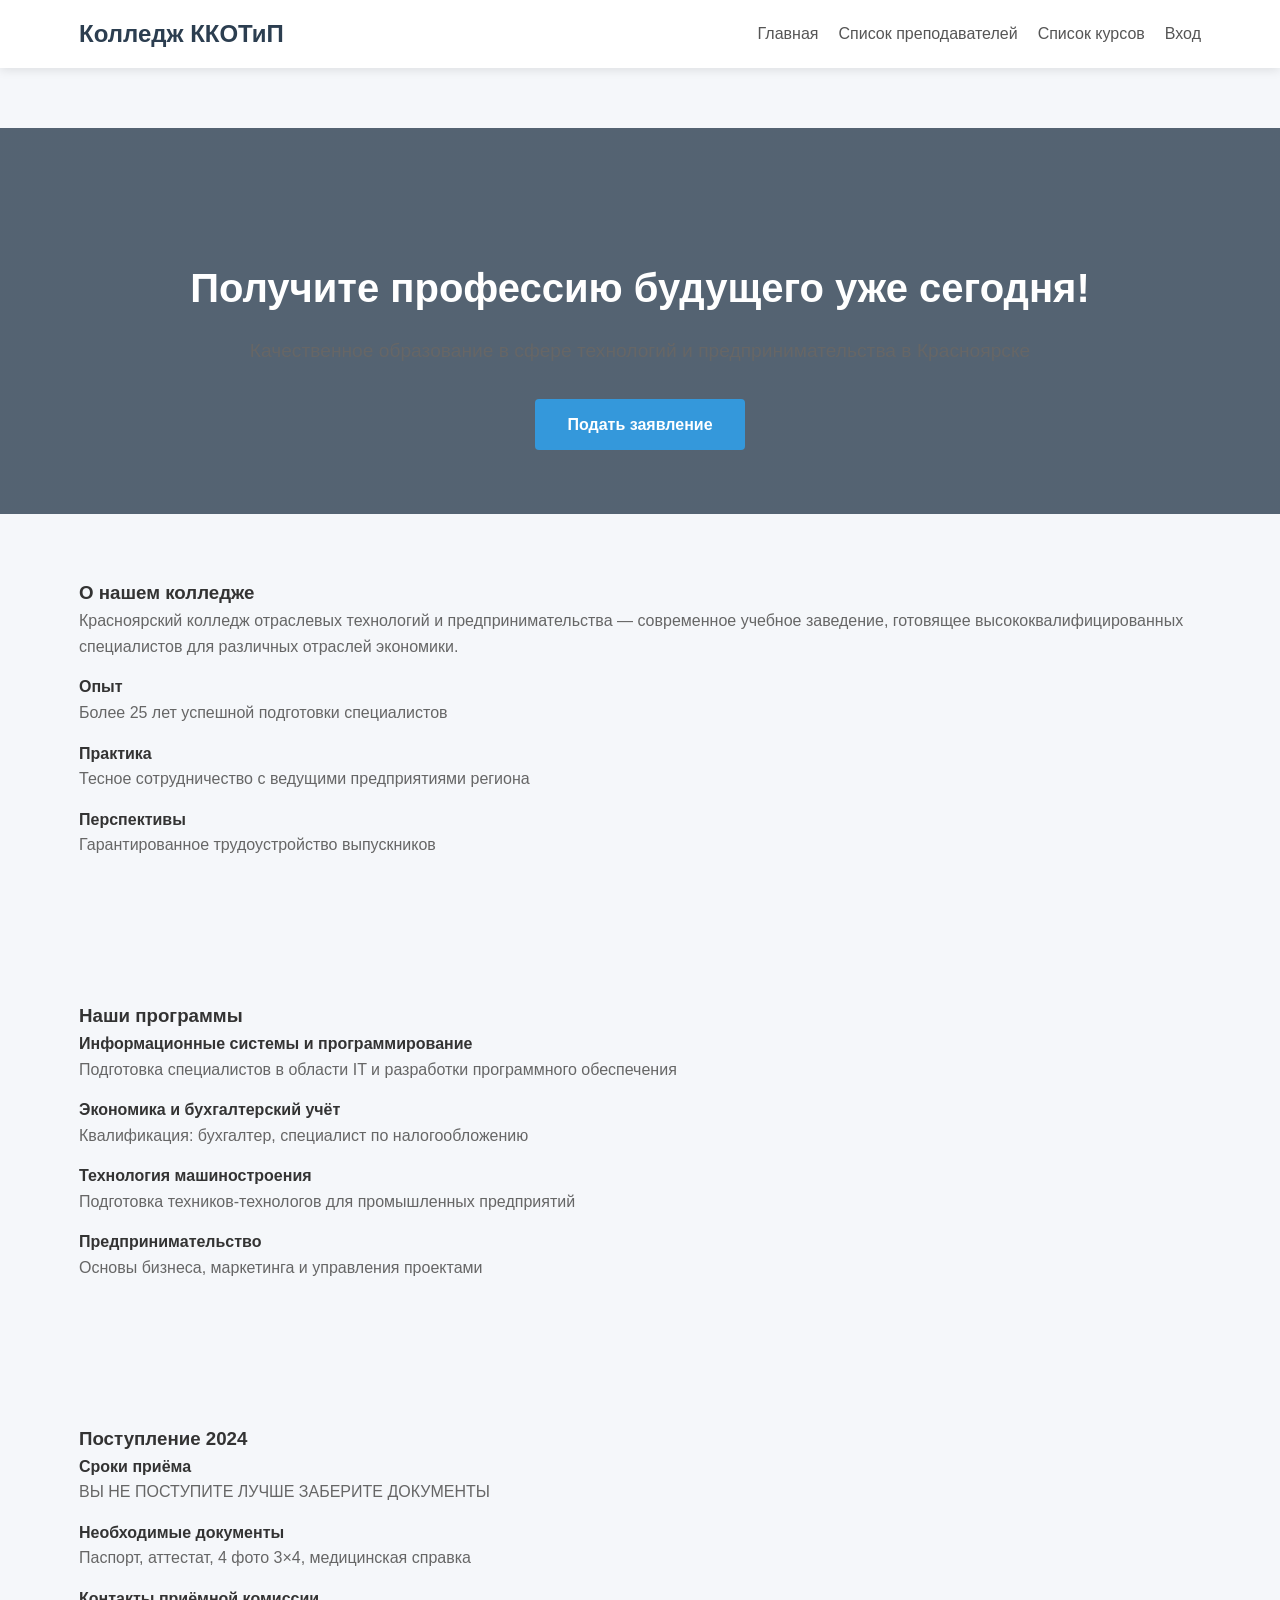
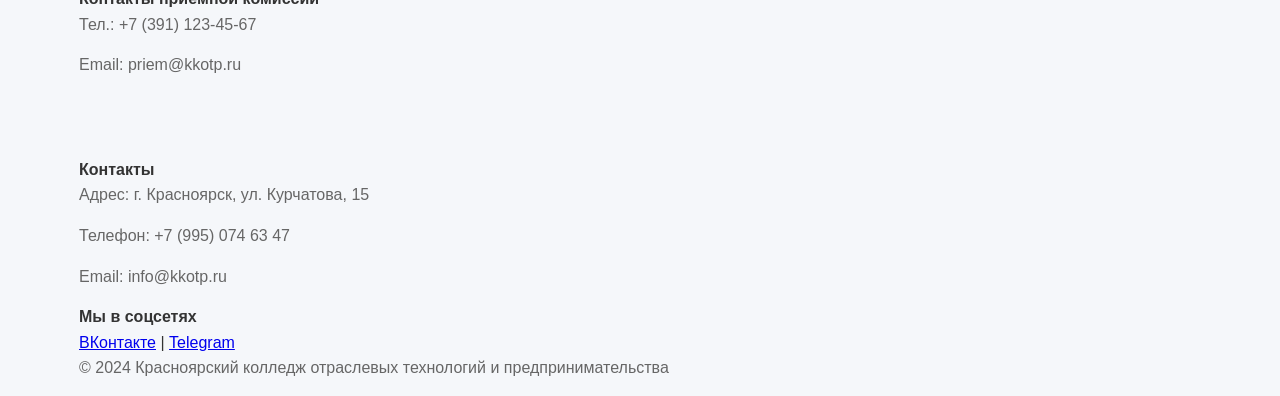
==== project/index.html @ 3155bce9 "Add files via upload" ====
<!DOCTYPE html>
<html lang="ru">
<head>
    <meta charset="UTF-8">
    <meta name="viewport" content="width=device-width, initial-scale=1.0">
    <title>Колледж ККОТиП — Красноярск</title>
    <link rel="stylesheet" href="css/style.css">
</head>
<body>
    <header>
        <div class="container">
            <nav class="navbar">
                <div class="logo">Колледж ККОТиП</div>
                <div class="nav-links">
                    <a href="index.html">Главная</a>
                    <a href="teachers.html">Список преподавателей</a>
                    <a href="kursi.html">Список курсов</a>
                    <a href="login.html">Вход</a>
                </div>
            </nav>
        </div>
    </header>

<section class="hero">
        <div class="container">
            <h2>Получите профессию будущего уже сегодня!</h2>
            <p>Качественное образование в сфере технологий и предпринимательства в Красноярске</p>
            <a href="#admissions" class="btn">Подать заявление</a>
        </div>
    </section>

    <!-- О колледже -->
    <section id="about" class="about">
        <div class="container">
            <h3>О нашем колледже</h3>
            <p>Красноярский колледж отраслевых технологий и предпринимательства — современное учебное заведение, готовящее высококвалифицированных специалистов для различных отраслей экономики.</p>
            <div class="features">
                <div class="feature">
                    <h4>Опыт</h4>
                    <p>Более 25 лет успешной подготовки специалистов</p>
                </div>
                <div class="feature">
                    <h4>Практика</h4>
                    <p>Тесное сотрудничество с ведущими предприятиями региона</p>
                </div>
                <div class="feature">
                    <h4>Перспективы</h4>
                    <p>Гарантированное трудоустройство выпускников</p>
                </div>
            </div>
        </div>
    </section>

    <!-- Программы обучения -->
    <section id="programs" class="programs">
        <div class="container">
            <h3>Наши программы</h3>
            <div class="program-list">
                <div class="program">
                    <h4>Информационные системы и программирование</h4>
                    <p>Подготовка специалистов в области IT и разработки программного обеспечения</p>
                </div>
                <div class="program">
                    <h4>Экономика и бухгалтерский учёт</h4>
                    <p>Квалификация: бухгалтер, специалист по налогообложению</p>
                </div>
                <div class="program">
                    <h4>Технология машиностроения</h4>
                    <p>Подготовка техников-технологов для промышленных предприятий</p>
                </div>
                <div class="program">
                    <h4>Предпринимательство</h4>
                    <p>Основы бизнеса, маркетинга и управления проектами</p>
                </div>
            </div>
        </div>
    </section>

    <!-- Поступление -->
    <section id="admissions" class="admissions">
        <div class="container">
            <h3>Поступление 2024</h3>
            <div class="admission-info">
                <div class="info-item">
                    <h4>Сроки приёма</h4>
                    <p>ВЫ НЕ ПОСТУПИТЕ ЛУЧШЕ ЗАБЕРИТЕ ДОКУМЕНТЫ</p>
                </div>
                <div class="info-item">
                    <h4>Необходимые документы</h4>
                    <p>Паспорт, аттестат, 4 фото 3×4, медицинская справка</p>
                </div>
                <div class="info-item">
                    <h4>Контакты приёмной комиссии</h4>
                    <p>Тел.: +7 (391) 123-45-67</p>
                    <p>Email: priem@kkotp.ru</p>
                </div>
            </div>
        </div>
    </section>

    <!-- Подвал сайта -->
    <footer id="contacts" class="footer">
        <div class="container">
            <div class="footer-content">
                <div class="contact-info">
                    <h4>Контакты</h4>
                    <p>Адрес: г. Красноярск, ул. Курчатова, 15</p>
                    <p>Телефон: +7 (995) 074 63 47</p>
                    <p>Email: info@kkotp.ru</p>
                </div>
                <div class="social">
                    <h4>Мы в соцсетях</h4>
                    <a href="#">ВКонтакте</a> | <a href="#">Telegram</a>
                </div>
            </div>
            <div class="copyright">
                <p>&copy; 2024 Красноярский колледж отраслевых технологий и предпринимательства</p>
            </div>
        </div>
    </footer>
</body>
</html>
</body>
</html>
---- project/css/style.css ----
* {
    margin: 0;
    padding: 0;
    box-sizing: border-box;
}

body {
    font-family: 'Arial', sans-serif;
    line-height: 1.6;
    color: #333;
}

.container {
    width: 90%;
    max-width: 1200px;
    margin: 0 auto;
    padding: 0 15px;
}

/* Шапка */
.header {
    background: #2c3e50;
    color: white;
    padding: 1rem 0;
    position: fixed;
    width: 100%;
    top: 0;
    z-index: 1000;
}

.header .container {
    display: flex;
    justify-content: space-between;
    align-items: center;
}

.logo h1 {
    font-size: 1.8rem;
    margin-bottom: 0.2rem;
}

.logo p {
    font-size: 0.9rem;
    opacity: 0.8;
}

.nav ul {
    list-style: none;
    display: flex;
}

.nav li {
    margin-left: 2rem;
}

.nav a {
    color: white;
    text-decoration: none;
    font-weight: 500;
    transition: color 0.3s;
}

.nav a:hover {
    color: #3498db;
}

/* Главный баннер */
.hero {
    background: linear-gradient(rgba(44, 62, 80, 0.8), rgba(44, 62, 80, 0.8)),
                url('https://via.placeholder.com/1920x600') no-repeat center center/cover;
    color: white;
    text-align: center;
    padding: 8rem 0 4rem;
    margin-top: 60px;
}

.hero h2 {
    font-size: 2.5rem;
    margin-bottom: 1rem;
}

.hero p {
    font-size: 1.2rem;
    margin-bottom: 2rem;
}

.btn {
    display: inline-block;
    background: #3498db;
    color: white;
    padding: 0.8rem 2rem;
    text-decoration: none;
    border-radius: 4px;
    font-weight: bold;
    transition: background 0.3s;
}

.btn:hover {
    background: #2980b9;
}

/* Разделы */
section {
    padding: 4rem 0;
}

section h
* {
    margin: 0;
    padding: 0;
    box-sizing: border-box;
    font-family: 'Segoe UI', Tahoma, Geneva, Verdana, sans-serif;
}

body {
    background-color: #f5f7fa;
    color: #333;
    line-height: 1.6;
}

.container {
    width: 90%;
    max-width: 1200px;
    margin: 0 auto;
    padding: 0 15px;
}

/* Шапка */
header {
    background-color: #fff;
    box-shadow: 0 2px 10px rgba(0, 0, 0, 0.1);
    position: sticky;
    top: 0;
    z-index: 100;
}

.navbar {
    display: flex;
    justify-content: space-between;
    align-items: center;
    padding: 15px 0;
}

.logo {
    font-size: 1.5rem;
    font-weight: 700;
    color: #2c3e50;
}

.nav-links {
    display: flex;
    gap: 20px;
}

.nav-links a {
    color: #555;
    text-decoration: none;
    font-weight: 500;
    transition: color 0.3s;
}

.nav-links a:hover {
    color: #3498db;
}

/* Основной контент */
main {
    padding: 40px 0;
}

h1 {
    font-size: 2.5rem;
    margin-bottom: 20px;
    color: #2c3e50;
}

p {
    margin-bottom: 15px;
    color: #666;
}

/* Формы */
.form-group {
    margin-bottom: 20px;
}

label {
    display: block;
    margin-bottom: 5px;
    font-weight: 600;
    color: #444;
}

input[type="text"],
input[type="email"],
input[type="password"] {
    width: 100%;
    padding: 12px;
    border: 1px solid #ddd;
    border-radius: 8px;
    font-size: 1rem;
    transition: border-color 0.3s;
}

input:focus {
    outline: none;
    border-color: #3498db;
}

button {
    background-color: #3498db;
    color: white;
    padding: 12px 24px;
    border: none;
    border-radius: 8px;
    cursor: pointer;
    font-size: 1rem;
    font-weight: 600;
    transition: background-color 0.3s;
}

button:hover {
    background-color: #2980b9;
}

/* Адаптивность */
@media (max-width: 768px) {
    .navbar {
        flex-direction: column;
        text-align: center;
    }
    
    .nav-links {
        margin-top: 15px;
    }
}

.teachers {
    display: grid;
    grid-template-columns: repeat(auto-fit, minmax(300px, 1fr));
    gap: 20px;
    margin-top: 30px;
}

.teacher-card {
    background-color: #fff;
    border-radius: 12px;
    padding: 20px;
    box-shadow: 0 4px 15px rgba(0, 0, 0, 0.1);
    transition: transform 0.3s;
}

.teacher-card:hover {
    transform: translateY(-5px);
}

.teacher-card h3 {
    margin: 0 0 10px 0;
}

.teacher-card a {
    color: #3498db;
    text-decoration: none;
}

.teacher-card a:hover {
    text-decoration: underline;
}
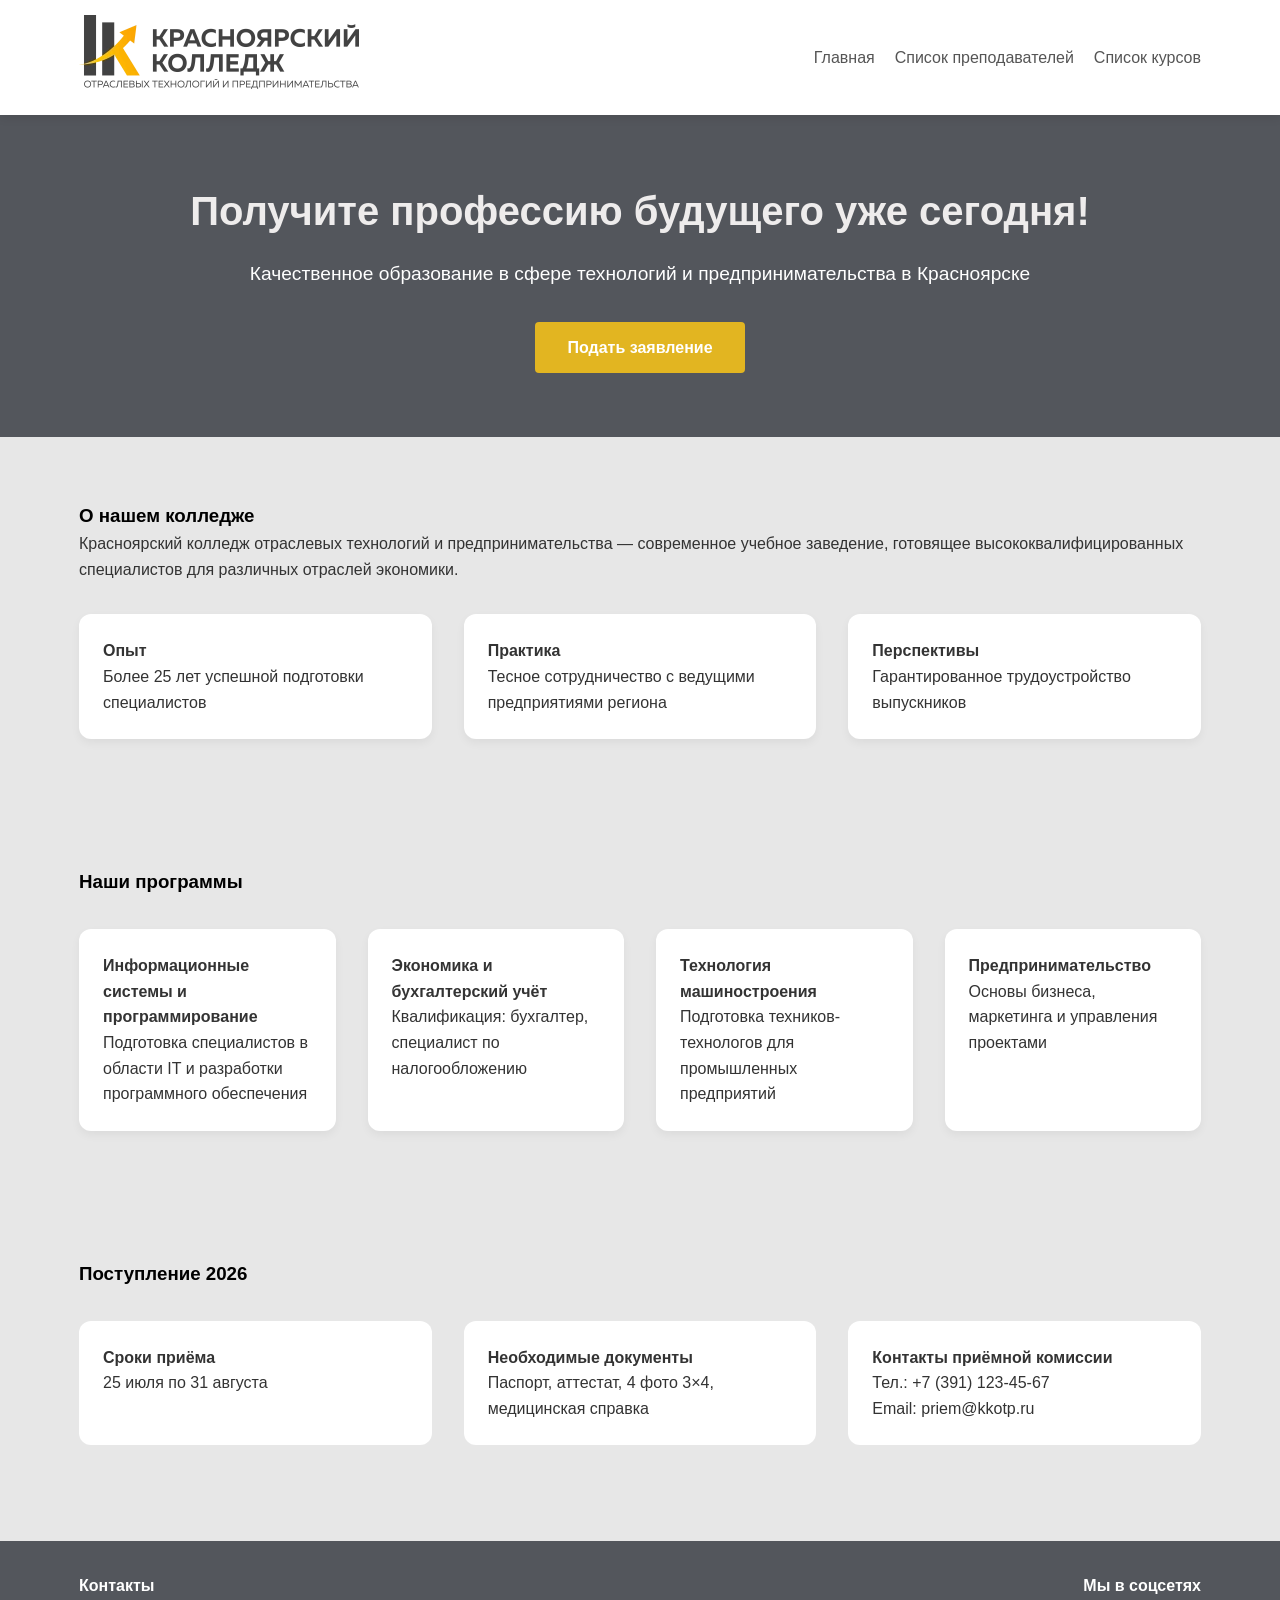
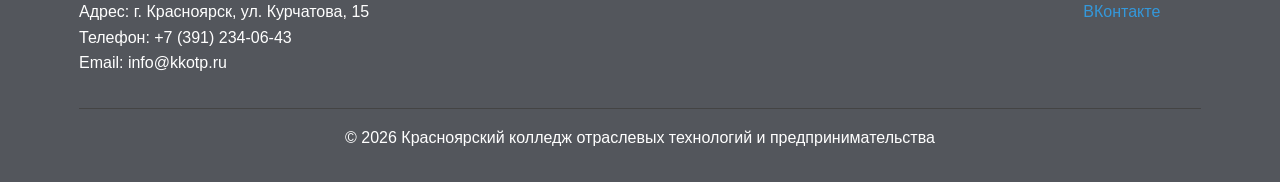
==== commit bd04ded1: "Add files via upload" ====
--- a/project/index.html
+++ b/project/index.html
@@ -10,12 +10,11 @@
     <header>
         <div class="container">
             <nav class="navbar">
-                <div class="logo">Колледж ККОТиП</div>
+                <div class="logo"><img src="105196.upto100x100.jpg" alt=""></div>
                 <div class="nav-links">
                     <a href="index.html">Главная</a>
                     <a href="teachers.html">Список преподавателей</a>
                     <a href="kursi.html">Список курсов</a>
-                    <a href="login.html">Вход</a>
                 </div>
             </nav>
         </div>
@@ -25,7 +24,7 @@
         <div class="container">
             <h2>Получите профессию будущего уже сегодня!</h2>
             <p>Качественное образование в сфере технологий и предпринимательства в Красноярске</p>
-            <a href="#admissions" class="btn">Подать заявление</a>
+            <a href="https://forms.gle/qwAy3K6vNuSjHJoZ8" class="btn">Подать заявление</a>
         </div>
     </section>
 
@@ -79,11 +78,11 @@
     <!-- Поступление -->
     <section id="admissions" class="admissions">
         <div class="container">
-            <h3>Поступление 2024</h3>
+            <h3>Поступление 2026</h3>
             <div class="admission-info">
                 <div class="info-item">
                     <h4>Сроки приёма</h4>
-                    <p>ВЫ НЕ ПОСТУПИТЕ ЛУЧШЕ ЗАБЕРИТЕ ДОКУМЕНТЫ</p>
+                    <p> 25 июля по 31 августа</p>
                 </div>
                 <div class="info-item">
                     <h4>Необходимые документы</h4>
@@ -105,16 +104,16 @@
                 <div class="contact-info">
                     <h4>Контакты</h4>
                     <p>Адрес: г. Красноярск, ул. Курчатова, 15</p>
-                    <p>Телефон: +7 (995) 074 63 47</p>
+                    <p>Телефон: +7 (391) 234-06-43</p>
                     <p>Email: info@kkotp.ru</p>
                 </div>
                 <div class="social">
                     <h4>Мы в соцсетях</h4>
-                    <a href="#">ВКонтакте</a> | <a href="#">Telegram</a>
+                    <a href="https://vk.com/dobro_kkotip">ВКонтакте</a>
                 </div>
             </div>
             <div class="copyright">
-                <p>&copy; 2024 Красноярский колледж отраслевых технологий и предпринимательства</p>
+                <p>&copy; 2026 Красноярский колледж отраслевых технологий и предпринимательства</p>
             </div>
         </div>
     </footer>
--- a/project/css/style.css
+++ b/project/css/style.css
@@ -5,9 +5,10 @@
 }
 
 body {
-    font-family: 'Arial', sans-serif;
+    font-family: 'Segoe UI', Tahoma, Geneva, Verdana, sans-serif;
     line-height: 1.6;
     color: #333;
+    background-color: #e7e7e7;
 }
 
 .container {
@@ -17,61 +18,49 @@
     padding: 0 15px;
 }
 
-/* Шапка */
-.header {
-    background: #2c3e50;
-    color: white;
-    padding: 1rem 0;
-    position: fixed;
-    width: 100%;
+header {
+    background-color: #fff;
+    box-shadow: 0 2px 10px rgba(0, 0, 0, 0.1);
+    position: sticky;
     top: 0;
-    z-index: 1000;
-}
-
-.header .container {
+    z-index: 100;
+}
+
+.navbar {
     display: flex;
     justify-content: space-between;
     align-items: center;
-}
-
-.logo h1 {
-    font-size: 1.8rem;
-    margin-bottom: 0.2rem;
-}
-
-.logo p {
-    font-size: 0.9rem;
-    opacity: 0.8;
-}
-
-.nav ul {
-    list-style: none;
-    display: flex;
-}
-
-.nav li {
-    margin-left: 2rem;
-}
-
-.nav a {
-    color: white;
+    padding: 15px 0;
+}
+
+.logo {
+    font-size: 1.5rem;
+    font-weight: 700;
+    color: #e2b521;
+}
+
+.nav-links {
+    display: flex;
+    gap: 20px;
+}
+
+.nav-links a {
+    color: #555;
     text-decoration: none;
     font-weight: 500;
     transition: color 0.3s;
 }
 
-.nav a:hover {
+.nav-links a:hover {
     color: #3498db;
 }
 
-/* Главный баннер */
 .hero {
-    background: linear-gradient(rgba(44, 62, 80, 0.8), rgba(44, 62, 80, 0.8)),
-                url('https://via.placeholder.com/1920x600') no-repeat center center/cover;
-    color: white;
+    background:  #53565c;
+    color: rgb(255, 255, 255);
     text-align: center;
-    padding: 8rem 0 4rem;
-    margin-top: 60px;
+    padding: 4rem 0;
+    margin-top: 0;
 }
 
 .hero h2 {
@@ -99,87 +88,65 @@
     background: #2980b9;
 }
 
-/* Разделы */
 section {
     padding: 4rem 0;
 }
 
-section h
-* {
-    margin: 0;
-    padding: 0;
-    box-sizing: border-box;
-    font-family: 'Segoe UI', Tahoma, Geneva, Verdana, sans-serif;
-}
-
-body {
-    background-color: #f5f7fa;
-    color: #333;
-    line-height: 1.6;
-}
-
-.container {
-    width: 90%;
-    max-width: 1200px;
-    margin: 0 auto;
-    padding: 0 15px;
-}
-
-/* Шапка */
-header {
-    background-color: #fff;
-    box-shadow: 0 2px 10px rgba(0, 0, 0, 0.1);
-    position: sticky;
-    top: 0;
-    z-index: 100;
-}
-
-.navbar {
-    display: flex;
-    justify-content: space-between;
-    align-items: center;
-    padding: 15px 0;
-}
-
-.logo {
-    font-size: 1.5rem;
-    font-weight: 700;
-    color: #2c3e50;
-}
-
-.nav-links {
-    display: flex;
-    gap: 20px;
-}
-
-.nav-links a {
-    color: #555;
-    text-decoration: none;
-    font-weight: 500;
-    transition: color 0.3s;
-}
-
-.nav-links a:hover {
-    color: #3498db;
-}
-
-/* Основной контент */
-main {
-    padding: 40px 0;
-}
-
 h1 {
-    font-size: 2.5rem;
-    margin-bottom: 20px;
-    color: #2c3e50;
-}
-
-p {
-    margin-bottom: 15px;
-    color: #666;
-}
-
-/* Формы */
+    color: #eeecec;
+}
+
+h2 {
+    color: #eeecec;
+}
+
+h3 {
+    color: #000000;
+}
+
+.features {
+    display: flex;
+    gap: 2rem;
+    margin-top: 2rem;
+    flex-wrap: wrap;
+}
+
+.feature {
+    flex: 1;
+    background: #fff;
+    padding: 1.5rem;
+    border-radius: 12px;
+    box-shadow: 0 4px 10px rgba(0,0,0,0.05);
+}
+
+.program-list {
+    display: grid;
+    grid-template-columns: repeat(auto-fit, minmax(250px, 1fr));
+    gap: 2rem;
+    margin-top: 2rem;
+}
+
+.program {
+    background: #fff;
+    padding: 1.5rem;
+    border-radius: 12px;
+    box-shadow: 0 4px 10px rgba(0,0,0,0.05);
+}
+
+.admission-info {
+    display: flex;
+    gap: 2rem;
+    flex-wrap: wrap;
+    margin-top: 2rem;
+}
+
+.info-item {
+    flex: 1;
+    background: #fff;
+    padding: 1.5rem;
+    border-radius: 12px;
+}
+
 .form-group {
     margin-bottom: 20px;
 }
@@ -204,11 +171,11 @@
 
 input:focus {
     outline: none;
-    border-color: #3498db;
+    border-color: #e2b521;
 }
 
 button {
-    background-color: #3498db;
+    background-color: #e2b521;
     color: white;
     padding: 12px 24px;
     border: none;
@@ -219,27 +186,42 @@
     transition: background-color 0.3s;
 }
 
-button:hover {
-    background-color: #2980b9;
-}
-
-/* Адаптивность */
-@media (max-width: 768px) {
-    .navbar {
-        flex-direction: column;
-        text-align: center;
-    }
-    
-    .nav-links {
-        margin-top: 15px;
-    }
+.btn {
+    background-color: #e2b521 !important;
+}
+
+/* Футер */
+.footer {
+    background: #53565c;
+    color: white;
+    padding: 2rem 0;
+    margin-top: 2rem;
+}
+
+.footer-content {
+    display: flex;
+    justify-content: space-between;
+    flex-wrap: wrap;
+    gap: 2rem;
+}
+
+.footer a {
+    color: #3498db;
+    text-decoration: none;
+}
+
+.copyright {
+    text-align: center;
+    margin-top: 2rem;
+    padding-top: 1rem;
+    border-top: 1px solid #444;
 }
 
 .teachers {
     display: grid;
-    grid-template-columns: repeat(auto-fit, minmax(300px, 1fr));
+    grid-template-columns: repeat(auto-fit, minmax(280px, 1fr));
     gap: 20px;
-    margin-top: 30px;
+    margin: 30px 0;
 }
 
 .teacher-card {
@@ -252,17 +234,73 @@
 
 .teacher-card:hover {
     transform: translateY(-5px);
-}
-
-.teacher-card h3 {
-    margin: 0 0 10px 0;
-}
-
-.teacher-card a {
-    color: #3498db;
-    text-decoration: none;
-}
-
-.teacher-card a:hover {
-    text-decoration: underline;
+
+}
+
+@media (max-width: 768px) {
+    .navbar {
+        flex-direction: column;
+        text-align: center;
+        gap: 15px;
+    }
+    .nav-links {
+        flex-direction: column;
+        gap: 10px;
+    }
+    .nav-links a {
+        padding: 8px;
+        display: block;
+    }
+    .hero h2 {
+        font-size: 1.8rem;
+    }
+    .hero p {
+        font-size: 1rem;
+    }
+    .features {
+        flex-direction: column;
+    }
+    .program-list {
+        grid-template-columns: 1fr;
+    }
+    .admission-info {
+        flex-direction: column;
+    }
+    .footer-content {
+        flex-direction: column;
+        text-align: center;
+    }
+    .form-group input, .form-group button {
+        font-size: 16px; /* предотвращает зум на iOS */
+    }
+    button {
+        width: 100%;
+    }
+    .teachers {
+        grid-template-columns: 1fr;
+    }
+}
+
+@media (max-width: 480px) {
+    .container {
+        width: 95%;
+        padding: 0 10px;
+    }
+    .hero {
+        padding: 2.5rem 0;
+    }
+    .hero h2 {
+        font-size: 1.5rem;
+    }
+    .btn {
+        display: block;
+        width: 100%;
+        text-align: center;
+    }
+    section {
+        padding: 2rem 0;
+    }
+    h1 {
+        font-size: 1.8rem;
+    }
 }
